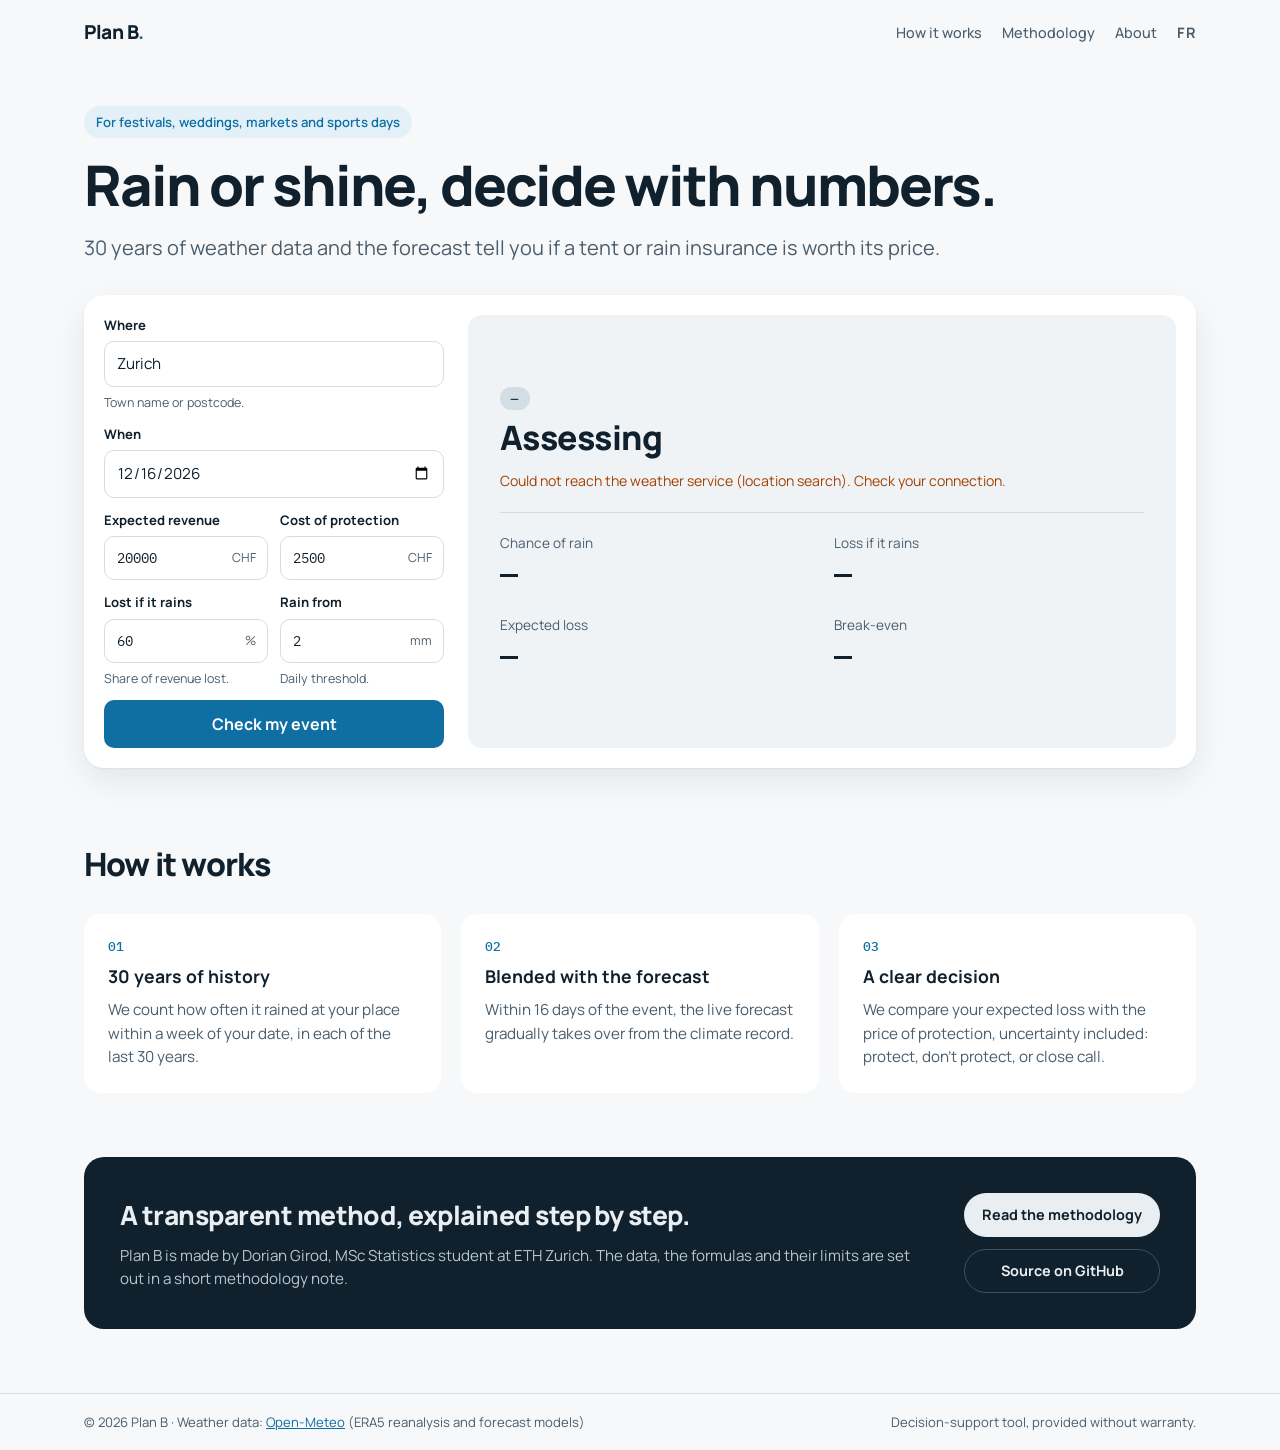
==== docs/index.html @ 147d1b1b "icône parapluie" ====
<!doctype html>
<html lang="en">
<head>
<meta charset="utf-8">
<meta name="viewport" content="width=device-width, initial-scale=1, viewport-fit=cover">
<title>Plan B — Weather risk for outdoor events</title>
<meta name="description" content="Should you pay for a tent, an indoor fallback or rain insurance? 30 years of weather data and the current forecast give you a clear answer in CHF.">
<meta property="og:title" content="Plan B — Rain or shine, decide with numbers">
<meta property="og:description" content="Should you pay for a tent or rain insurance? 30 years of weather data and the current forecast give you the answer in CHF.">
<meta property="og:type" content="website">
<meta property="og:url" content="https://planb-meteo.ch/">
<meta property="og:site_name" content="Plan B">
<meta property="og:locale" content="en_GB">
<meta property="og:image" content="https://planb-meteo.ch/og-image.png">
<meta property="og:image:width" content="1200">
<meta property="og:image:height" content="630">
<meta property="og:image:alt" content="Plan B: rain or shine, decide with numbers. Example result: protect, 31% chance of rain.">
<meta name="twitter:card" content="summary_large_image">
<link rel="canonical" href="https://planb-meteo.ch/">
<meta name="theme-color" content="#10202c">
<link rel="icon" type="image/svg+xml" href="favicon.svg?v=2">
<link rel="apple-touch-icon" href="apple-touch-icon.png">
<link rel="alternate" hreflang="en" href="index.html">
<link rel="alternate" hreflang="fr" href="fr.html">
<link rel="preconnect" href="https://fonts.googleapis.com">
<link rel="preconnect" href="https://fonts.gstatic.com" crossorigin>
<link rel="stylesheet" href="https://fonts.googleapis.com/css2?family=IBM+Plex+Mono:wght@400;500&family=Manrope:wght@400;500;600;700;800&display=swap">
<link rel="stylesheet" href="style.css?v=2026-10-23d">
</head>
<body>
<header class="site-header">
  <div class="container">
    <a class="logo" href="index.html" aria-label="Plan B, home">Plan B<span>.</span></a>
    <nav class="nav" aria-label="Main">
      <a class="hide-sm" href="#how">How it works</a>
      <a class="hide-sm" href="rain-model.pdf" target="_blank" rel="noopener">Methodology</a>
      <a class="hide-sm" href="#about">About</a>
      <a class="lang" href="fr.html" lang="fr" hreflang="fr">FR</a>
    </nav>
  </div>
</header>

<main>
  <section class="container hero">
    <span class="pill">For festivals, weddings, markets and sports days</span>
    <h1>Rain or shine, decide with numbers.</h1>
    <p>30 years of weather data and the forecast tell you if a tent or rain insurance is worth its price.</p>
  </section>

  <section class="container" aria-label="Risk calculator">
    <div class="tool" id="tool">
      <form id="f" novalidate>
        <div class="field full">
          <label for="place">Where</label>
          <input id="place" value="Zurich" autocomplete="off" required>
          <small id="placeinfo" class="placeinfo" aria-live="polite">Town name or postcode.</small>
        </div>
        <div class="field full">
          <label for="date">When</label>
          <input id="date" type="date" required>
        </div>
        <div class="field">
          <label for="rev">Expected revenue</label>
          <div class="unit"><input id="rev" type="number" min="0" step="500" value="20000" inputmode="numeric"><span>CHF</span></div>
        </div>
        <div class="field">
          <label for="cost">Cost of protection</label>
          <div class="unit"><input id="cost" type="number" min="0" step="100" value="2500" inputmode="numeric"><span>CHF</span></div>
        </div>
        <div class="field">
          <label for="lam">Lost if it rains</label>
          <div class="unit"><input id="lam" type="number" min="0" max="100" step="5" value="60" inputmode="numeric"><span>%</span></div>
          <small>Share of revenue lost.</small>
        </div>
        <div class="field">
          <label for="thr">Rain from</label>
          <div class="unit"><input id="thr" type="number" min="0.1" step="0.5" value="2" inputmode="decimal"><span>mm</span></div>
          <small>Daily threshold.</small>
        </div>
        <button id="go" type="submit">Check my event</button>
      </form>

      <div class="result">
        <div class="verdict" id="verdict" aria-live="polite">
          <span class="tag" id="vtag">—</span>
          <h2 id="vtitle">Assessing</h2>
          <p id="vtext"></p>
          <div class="status" id="status" role="status">Loading the example…</div>
        </div>
        <div class="figs">
          <div class="fig"><span class="k">Chance of rain</span><span class="v" id="fp">—</span><span class="s" id="fps"></span></div>
          <div class="fig"><span class="k">Loss if it rains</span><span class="v" id="fl">—</span><span class="s" id="fls"></span></div>
          <div class="fig"><span class="k">Expected loss</span><span class="v" id="fe">—</span><span class="s" id="fes"></span></div>
          <div class="fig"><span class="k">Break-even</span><span class="v" id="fs">—</span><span class="s" id="fss"></span></div>
        </div>
      </div>
    </div>
  </section>

  <section class="container how" id="how">
    <h2 class="section">How it works</h2>
    <ol class="steps">
      <li><span class="n">01</span><h3>30 years of history</h3><p>We count how often it rained at your place within a week of your date, in each of the last 30 years.</p></li>
      <li><span class="n">02</span><h3>Blended with the forecast</h3><p>Within 16 days of the event, the live forecast gradually takes over from the climate record.</p></li>
      <li><span class="n">03</span><h3>A clear decision</h3><p>We compare your expected loss with the price of protection, uncertainty included: protect, don't protect, or close call.</p></li>
    </ol>
  </section>

  <section class="container about" id="about">
    <div class="band">
      <div class="band-text">
        <h2>A transparent method, explained step by step.</h2>
        <p>Plan B is made by Dorian Girod, MSc Statistics student at ETH Zurich. The data, the formulas and their limits are set out in a short methodology note.</p>
      </div>
      <div class="actions">
        <a class="btn light" href="rain-model.pdf" target="_blank" rel="noopener">Read the methodology</a>
        <a class="btn ghost" href="https://github.com/doriangirod/plan-b" target="_blank" rel="noopener">Source on GitHub</a>
      </div>
    </div>
  </section>
</main>

<footer class="site-footer">
  <div class="container">
    <p>© 2026 Plan B · Weather data: <a href="https://open-meteo.com/" target="_blank" rel="noopener">Open-Meteo</a> (ERA5 reanalysis and forecast models)</p>
    <p>Decision-support tool, provided without warranty.</p>
  </div>
</footer>
<script src="app.js?v=2026-10-23e"></script>
</body>
</html>
---- docs/style.css ----
/* Plan B — direction « page produit » (23.10.2026).
   En-tête, accroche, outil dans une carte, « Comment ça marche », « À propos », pied de page.
   Les identifiants utilisés par app.js (f, place, date, rev, lam, thr, cost, go, verdict, vtag,
   vtitle, vtext, status, fp…fss, .figs) ne doivent pas changer. Graphique retiré le 23.10.2026. */
:root{
  --bg:#f6f8fa; --surface:#ffffff; --sunk:#f0f3f6; --ink:#10202c; --muted:#4a5d6c; --line:#d3dde4;
  --accent:#0f6fa3; --accent-ink:#ffffff; --accent-soft:#e3f0f7;
  --good:#1f7a4d; --good-soft:#e2f3e9; --warn:#8a5a00; --warn-soft:#fbf0d6; --bad:#a34100; --bad-soft:#ffe9d6;
  --band:#10202c; --band-ink:#e8eef2; --band-muted:#b7c6d1; --band-line:#3a5163;
  --shadow:0 1px 2px rgba(16,32,44,.06),0 12px 32px rgba(16,32,44,.08);
  --f-body:"Manrope",system-ui,-apple-system,"Segoe UI",sans-serif;
  --f-data:"IBM Plex Mono",ui-monospace,"SFMono-Regular",Menlo,monospace;
  color-scheme:light;
}
@media (prefers-color-scheme: dark){ :root:not([data-theme="light"]){
  --bg:#0d151c; --surface:#141f29; --sunk:#0f1921; --ink:#e6edf2; --muted:#9fb0bd; --line:#2a3a47;
  --accent:#6cb8ec; --accent-ink:#0d151c; --accent-soft:#16303f;
  --good:#5cbf88; --good-soft:#163024; --warn:#e2a23e; --warn-soft:#33270f; --bad:#f5a05a; --bad-soft:#3a2414;
  --band:#1a2833; --band-ink:#e6edf2; --band-muted:#a9bac6; --band-line:#34495a;
  --shadow:0 1px 2px rgba(0,0,0,.3),0 12px 32px rgba(0,0,0,.35);
  color-scheme:dark; } }
:root[data-theme="dark"]{
  --bg:#0d151c; --surface:#141f29; --sunk:#0f1921; --ink:#e6edf2; --muted:#9fb0bd; --line:#2a3a47;
  --accent:#6cb8ec; --accent-ink:#0d151c; --accent-soft:#16303f;
  --good:#5cbf88; --good-soft:#163024; --warn:#e2a23e; --warn-soft:#33270f; --bad:#f5a05a; --bad-soft:#3a2414;
  --band:#1a2833; --band-ink:#e6edf2; --band-muted:#a9bac6; --band-line:#34495a;
  --shadow:0 1px 2px rgba(0,0,0,.3),0 12px 32px rgba(0,0,0,.35);
  color-scheme:dark; }

*{box-sizing:border-box}
html{scroll-behavior:smooth}
@media (prefers-reduced-motion:reduce){html{scroll-behavior:auto}}
body{margin:0;background:var(--bg);color:var(--ink);font:16px/1.55 var(--f-body);-webkit-font-smoothing:antialiased}
a{color:var(--accent)}
.container{max-width:1160px;margin:0 auto;padding-left:max(16px,env(safe-area-inset-left,0px));padding-right:max(16px,env(safe-area-inset-right,0px))}
@media (min-width:640px){.container{padding-left:24px;padding-right:24px}}
:focus-visible{outline:2px solid var(--accent);outline-offset:2px}

/* ---------- En-tête ---------- */
.site-header .container{display:flex;justify-content:space-between;align-items:center;gap:12px 20px;flex-wrap:wrap;padding-top:18px;padding-bottom:18px}
.logo{font-weight:800;font-size:1.2rem;letter-spacing:-.02em;color:var(--ink);text-decoration:none}
.logo span{color:var(--accent)}
.nav{display:flex;align-items:center;gap:6px 20px;flex-wrap:wrap;font-size:.9rem;font-weight:500}
.nav a{color:var(--muted);text-decoration:none}
.nav a:hover{color:var(--ink)}
.nav .lang{font-weight:700;letter-spacing:.02em}
@media (max-width:640px){.nav .hide-sm{display:none}}

/* ---------- Accroche ---------- */
.hero{padding-top:40px;padding-bottom:32px;display:grid;gap:16px;justify-items:start}
.pill{font-size:.82rem;font-weight:600;color:var(--accent);background:var(--accent-soft);padding:6px 12px;border-radius:99px}
/* Titre et sous-titre sur une ligne dès ~700 px de large (taille calée sur le texte français, le plus long). */
.hero h1{margin:0;font-size:clamp(1.9rem,calc((100vw - 48px)/19.2),3.5rem);line-height:1.1;font-weight:800;letter-spacing:-.035em;text-wrap:balance}
.hero p{margin:0;font-size:clamp(1rem,calc((100vw - 48px)/48),1.25rem);color:var(--muted)}

/* ---------- Outil ---------- */
.tool{background:var(--surface);border-radius:20px;box-shadow:var(--shadow);padding:20px;display:grid;
  grid-template-columns:minmax(0,340px) minmax(0,1fr);gap:24px;scroll-margin-top:16px}
@media (max-width:860px){.tool{grid-template-columns:minmax(0,1fr);padding:16px}}

form{display:grid;grid-template-columns:repeat(2,minmax(0,1fr));gap:12px;align-content:start}
.field{display:grid;gap:6px;min-width:0;align-content:start}
.field.full{grid-column:1/-1}
.field label{font-size:.82rem;font-weight:700}
.field small{color:var(--muted);font-size:.78rem}
/* Lieu trouvé : pastille verte + texte plus foncé, lien vers la carte */
.placeinfo.found{color:var(--ink);display:grid;grid-template-columns:auto 1fr;column-gap:6px;align-items:baseline}
.placeinfo .where{font-weight:600}
.placeinfo .details{grid-column:2;color:var(--muted)}
.placeinfo.found::before{content:"";width:.6em;height:.6em;border-radius:50%;background:var(--good);align-self:center}
.placeinfo a{color:var(--accent);font-weight:600;white-space:nowrap}
input{font:inherit;font-size:.95rem;color:var(--ink);background:var(--surface);border:1px solid var(--line);border-radius:10px;
  padding:10px 12px;min-height:44px;width:100%;min-width:0}
input:focus-visible{outline:2px solid var(--accent);outline-offset:0;border-color:var(--accent)}
.unit{position:relative}
.unit input{padding-right:48px;font-family:var(--f-data);font-size:.9rem;font-variant-numeric:tabular-nums}
.unit span{position:absolute;right:12px;top:50%;transform:translateY(-50%);color:var(--muted);font-size:.78rem;pointer-events:none}
button{grid-column:1/-1;font:inherit;font-weight:700;font-size:1rem;background:var(--accent);color:var(--accent-ink);border:0;border-radius:10px;min-height:48px;cursor:pointer}
button:hover{filter:brightness(1.07)}
button[disabled]{opacity:.6;cursor:progress}

.result{background:var(--sunk);border-radius:14px;padding:clamp(20px,3vw,32px);display:flex;flex-direction:column;justify-content:center;gap:20px;min-width:0}
.verdict{display:grid;gap:6px}
.verdict .tag{justify-self:start;font:700 .72rem/1 var(--f-body);letter-spacing:.06em;text-transform:uppercase;padding:6px 10px;border-radius:99px;background:var(--line);color:var(--ink)}
.verdict h2{margin:0;font-size:clamp(1.5rem,3vw,2.1rem);line-height:1.25;font-weight:800;letter-spacing:-.015em;text-wrap:balance}
.verdict p{margin:0;color:var(--muted);max-width:62ch;font-size:1.05rem}
.verdict.protect .tag{background:var(--bad-soft);color:var(--bad)}
.verdict.skip .tag{background:var(--good-soft);color:var(--good)}
.verdict.close .tag{background:var(--warn-soft);color:var(--warn)}
.status{font-size:.88rem;color:var(--muted)}
.status:empty{display:none}
.status.err{color:var(--bad)}

.figs{display:grid;grid-template-columns:repeat(2,minmax(0,1fr));gap:20px 24px;border-top:1px solid var(--line);padding-top:20px}
.fig{display:grid;gap:2px;align-content:start;min-width:0}
.fig .k{font-size:.85rem;color:var(--muted)}
.fig .v{font:500 clamp(1.4rem,2.6vw,1.9rem)/1.2 var(--f-data);font-variant-numeric:tabular-nums}
.fig .s{font:.8rem/1.4 var(--f-data);color:var(--muted)}

@media (prefers-reduced-motion:no-preference){.verdict,.figs{transition:opacity .2s}}
.dim{opacity:.45}

/* ---------- Comment ça marche ---------- */
.how{padding-top:72px;padding-bottom:16px;display:grid;gap:24px;scroll-margin-top:16px}
h2.section{margin:0;font-size:clamp(1.6rem,3vw,2rem);font-weight:800;letter-spacing:-.025em}
.steps{display:grid;grid-template-columns:repeat(auto-fit,minmax(240px,1fr));gap:20px;margin:0;padding:0;list-style:none}
.steps li{background:var(--surface);border-radius:16px;padding:24px;display:grid;gap:8px;align-content:start}
.steps .n{font:500 .82rem var(--f-data);color:var(--accent)}
.steps h3{margin:0;font-size:1.1rem;font-weight:700}
.steps p{margin:0;color:var(--muted);font-size:.95rem}

/* ---------- À propos ---------- */
.about{padding-top:48px;padding-bottom:64px;scroll-margin-top:16px}
/* Bande « À propos » : texte à gauche (titre sur 1 ligne, paragraphe sur 2), boutons empilés contre le bord droit. */
.band{background:var(--band);color:var(--band-ink);border-radius:20px;padding:clamp(24px,4vw,36px);display:flex;
  flex-wrap:wrap;justify-content:space-between;align-items:center;gap:24px 32px}
.band-text{flex:1 1 560px;min-width:0}
.band h2{margin:0;font-size:clamp(1.4rem,2.6vw,1.65rem);font-weight:800;letter-spacing:-.02em;text-wrap:balance}
.band p{margin:8px 0 0;color:var(--band-muted);font-size:.95rem}
.actions{display:flex;flex-direction:column;gap:12px;margin-left:auto}
@media (max-width:700px){.actions{margin-left:0;width:100%}}
.btn{display:inline-flex;align-items:center;justify-content:center;min-height:44px;padding:0 18px;border-radius:99px;font-weight:700;font-size:.9rem;text-decoration:none}
.btn.light{background:var(--band-ink);color:var(--band)}
.btn.ghost{border:1px solid var(--band-line);color:var(--band-ink)}
.btn:hover{opacity:.9}

/* ---------- Pied de page ---------- */
.site-footer{border-top:1px solid var(--line)}
.site-footer .container{display:flex;justify-content:space-between;gap:8px 24px;flex-wrap:wrap;padding-top:18px;
  padding-bottom:max(18px,env(safe-area-inset-bottom,0px));font-size:.82rem;color:var(--muted)}
.site-footer p{margin:0}
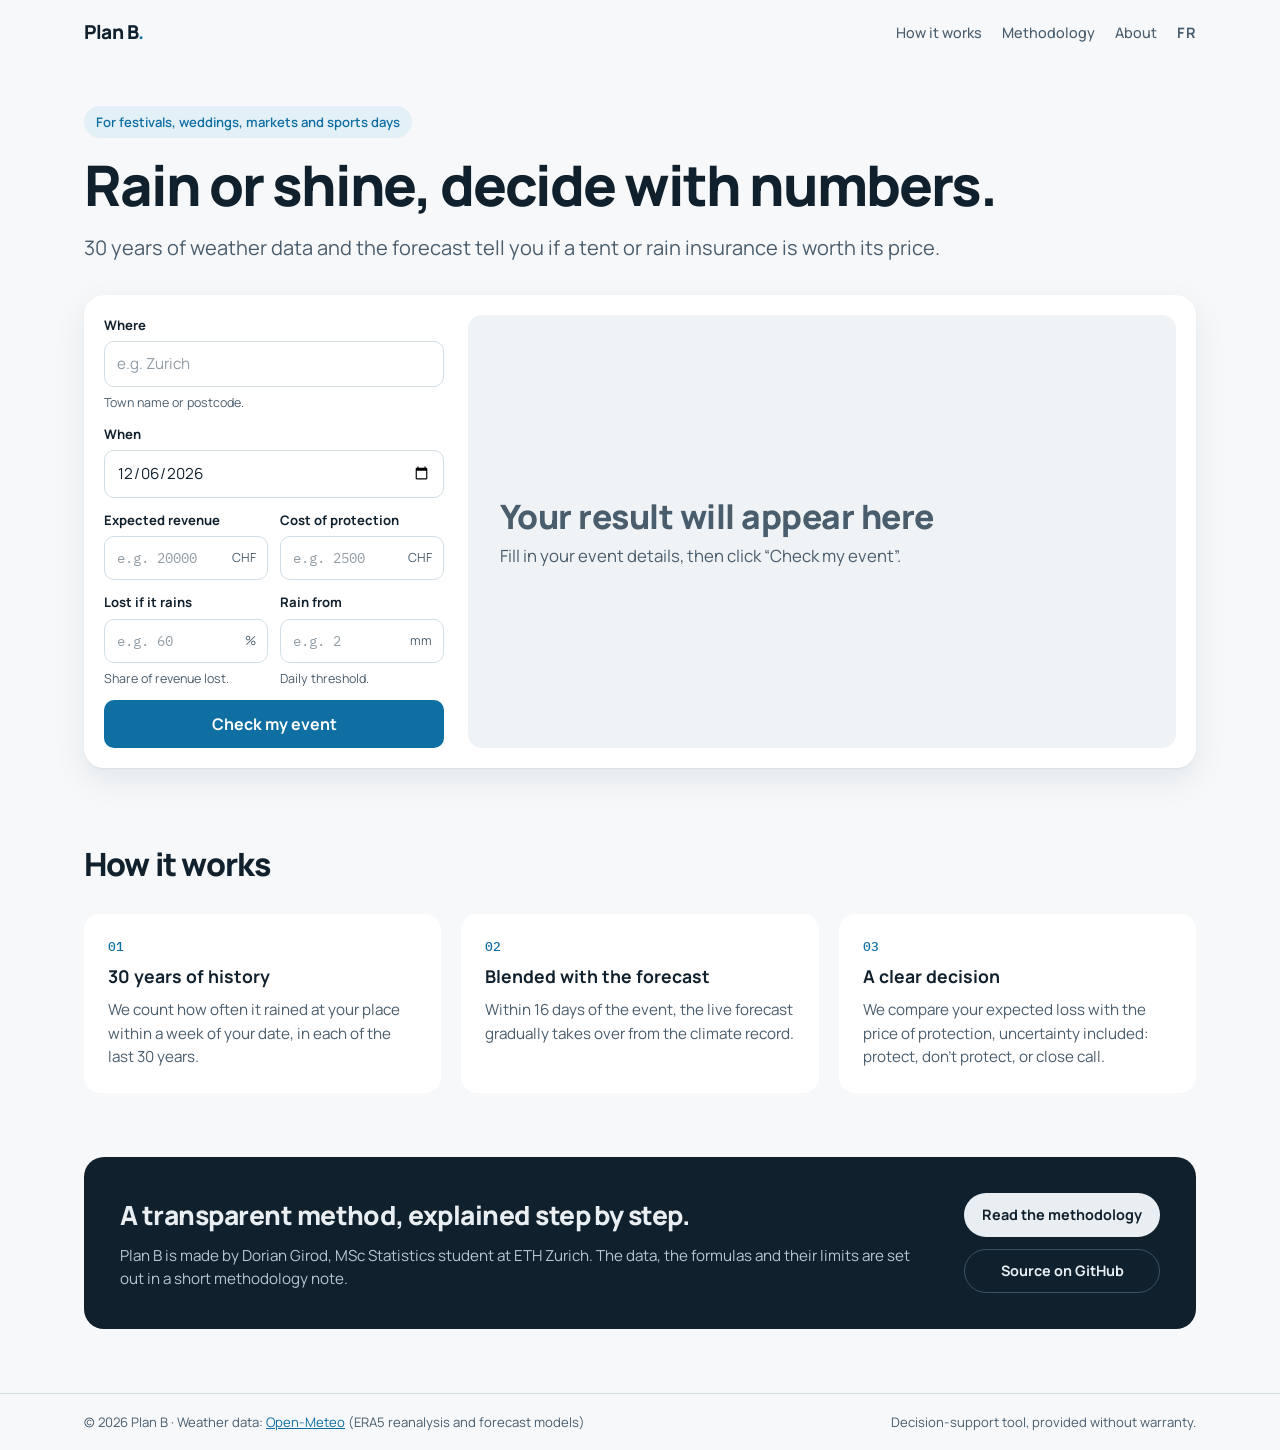
==== commit 1da7c8d2: "champs vides avec exemples, résultat après saisie" ====
--- a/docs/index.html
+++ b/docs/index.html
@@ -11,21 +11,24 @@
 <meta property="og:url" content="https://planb-meteo.ch/">
 <meta property="og:site_name" content="Plan B">
 <meta property="og:locale" content="en_GB">
-<meta property="og:image" content="https://planb-meteo.ch/og-image.png">
-<meta property="og:image:width" content="1200">
-<meta property="og:image:height" content="630">
+<meta property="og:image" content="https://planb-meteo.ch/og-image-2x.png">
+<meta property="og:image:width" content="2400">
+<meta property="og:image:height" content="1260">
 <meta property="og:image:alt" content="Plan B: rain or shine, decide with numbers. Example result: protect, 31% chance of rain.">
 <meta name="twitter:card" content="summary_large_image">
 <link rel="canonical" href="https://planb-meteo.ch/">
 <meta name="theme-color" content="#10202c">
-<link rel="icon" type="image/svg+xml" href="favicon.svg?v=2">
-<link rel="apple-touch-icon" href="apple-touch-icon.png">
+<link rel="icon" href="favicon.ico?v=3" sizes="48x48">
+<link rel="icon" type="image/svg+xml" href="favicon.svg?v=3">
+<link rel="icon" type="image/png" sizes="32x32" href="favicon-32.png?v=3">
+<link rel="icon" type="image/png" sizes="192x192" href="favicon-192.png?v=3">
+<link rel="apple-touch-icon" href="apple-touch-icon.png?v=3">
 <link rel="alternate" hreflang="en" href="index.html">
 <link rel="alternate" hreflang="fr" href="fr.html">
 <link rel="preconnect" href="https://fonts.googleapis.com">
 <link rel="preconnect" href="https://fonts.gstatic.com" crossorigin>
 <link rel="stylesheet" href="https://fonts.googleapis.com/css2?family=IBM+Plex+Mono:wght@400;500&family=Manrope:wght@400;500;600;700;800&display=swap">
-<link rel="stylesheet" href="style.css?v=2026-10-23d">
+<link rel="stylesheet" href="style.css?v=2026-10-23h">
 </head>
 <body>
 <header class="site-header">
@@ -52,7 +55,7 @@
       <form id="f" novalidate>
         <div class="field full">
           <label for="place">Where</label>
-          <input id="place" value="Zurich" autocomplete="off" required>
+          <input id="place" placeholder="e.g. Zurich" autocomplete="off" required>
           <small id="placeinfo" class="placeinfo" aria-live="polite">Town name or postcode.</small>
         </div>
         <div class="field full">
@@ -61,31 +64,31 @@
         </div>
         <div class="field">
           <label for="rev">Expected revenue</label>
-          <div class="unit"><input id="rev" type="number" min="0" step="500" value="20000" inputmode="numeric"><span>CHF</span></div>
+          <div class="unit"><input id="rev" type="number" min="0" step="500" placeholder="e.g. 20000" inputmode="numeric" required><span>CHF</span></div>
         </div>
         <div class="field">
           <label for="cost">Cost of protection</label>
-          <div class="unit"><input id="cost" type="number" min="0" step="100" value="2500" inputmode="numeric"><span>CHF</span></div>
+          <div class="unit"><input id="cost" type="number" min="0" step="100" placeholder="e.g. 2500" inputmode="numeric" required><span>CHF</span></div>
         </div>
         <div class="field">
           <label for="lam">Lost if it rains</label>
-          <div class="unit"><input id="lam" type="number" min="0" max="100" step="5" value="60" inputmode="numeric"><span>%</span></div>
+          <div class="unit"><input id="lam" type="number" min="0" max="100" step="5" placeholder="e.g. 60" inputmode="numeric" required><span>%</span></div>
           <small>Share of revenue lost.</small>
         </div>
         <div class="field">
           <label for="thr">Rain from</label>
-          <div class="unit"><input id="thr" type="number" min="0.1" step="0.5" value="2" inputmode="decimal"><span>mm</span></div>
+          <div class="unit"><input id="thr" type="number" min="0.1" step="0.5" placeholder="e.g. 2" inputmode="decimal" required><span>mm</span></div>
           <small>Daily threshold.</small>
         </div>
         <button id="go" type="submit">Check my event</button>
       </form>
 
-      <div class="result">
+      <div class="result empty" id="result">
         <div class="verdict" id="verdict" aria-live="polite">
           <span class="tag" id="vtag">—</span>
-          <h2 id="vtitle">Assessing</h2>
-          <p id="vtext"></p>
-          <div class="status" id="status" role="status">Loading the example…</div>
+          <h2 id="vtitle">Your result will appear here</h2>
+          <p id="vtext">Fill in your event details, then click “Check my event”.</p>
+          <div class="status" id="status" role="status"></div>
         </div>
         <div class="figs">
           <div class="fig"><span class="k">Chance of rain</span><span class="v" id="fp">—</span><span class="s" id="fps"></span></div>
@@ -126,6 +129,6 @@
     <p>Decision-support tool, provided without warranty.</p>
   </div>
 </footer>
-<script src="app.js?v=2026-10-23e"></script>
+<script src="app.js?v=2026-10-23h"></script>
 </body>
 </html>
--- a/docs/style.css
+++ b/docs/style.css
@@ -71,6 +71,10 @@
 .placeinfo a{color:var(--accent);font-weight:600;white-space:nowrap}
 input{font:inherit;font-size:.95rem;color:var(--ink);background:var(--surface);border:1px solid var(--line);border-radius:10px;
   padding:10px 12px;min-height:44px;width:100%;min-width:0}
+/* Safari iOS : la case de date garde une largeur minimale native et déborde ; on la neutralise. */
+input[type="date"]{-webkit-appearance:none;appearance:none;display:block;max-width:100%;min-width:0;text-align:left}
+input[type="date"]::-webkit-date-and-time-value{text-align:left;margin:0}
+input[type="date"]::-webkit-calendar-picker-indicator{margin-left:auto}
 input:focus-visible{outline:2px solid var(--accent);outline-offset:0;border-color:var(--accent)}
 .unit{position:relative}
 .unit input{padding-right:48px;font-family:var(--f-data);font-size:.9rem;font-variant-numeric:tabular-nums}
@@ -99,6 +103,10 @@
 
 @media (prefers-reduced-motion:no-preference){.verdict,.figs{transition:opacity .2s}}
 .dim{opacity:.45}
+/* Avant le premier calcul : seulement le titre d'invitation, pas d'étiquette ni de chiffres */
+.result.empty .tag,.result.empty .figs{display:none}
+.result.empty .verdict h2{color:var(--muted)}
+input::placeholder{color:var(--muted);opacity:.6}
 
 /* ---------- Comment ça marche ---------- */
 .how{padding-top:72px;padding-bottom:16px;display:grid;gap:24px;scroll-margin-top:16px}
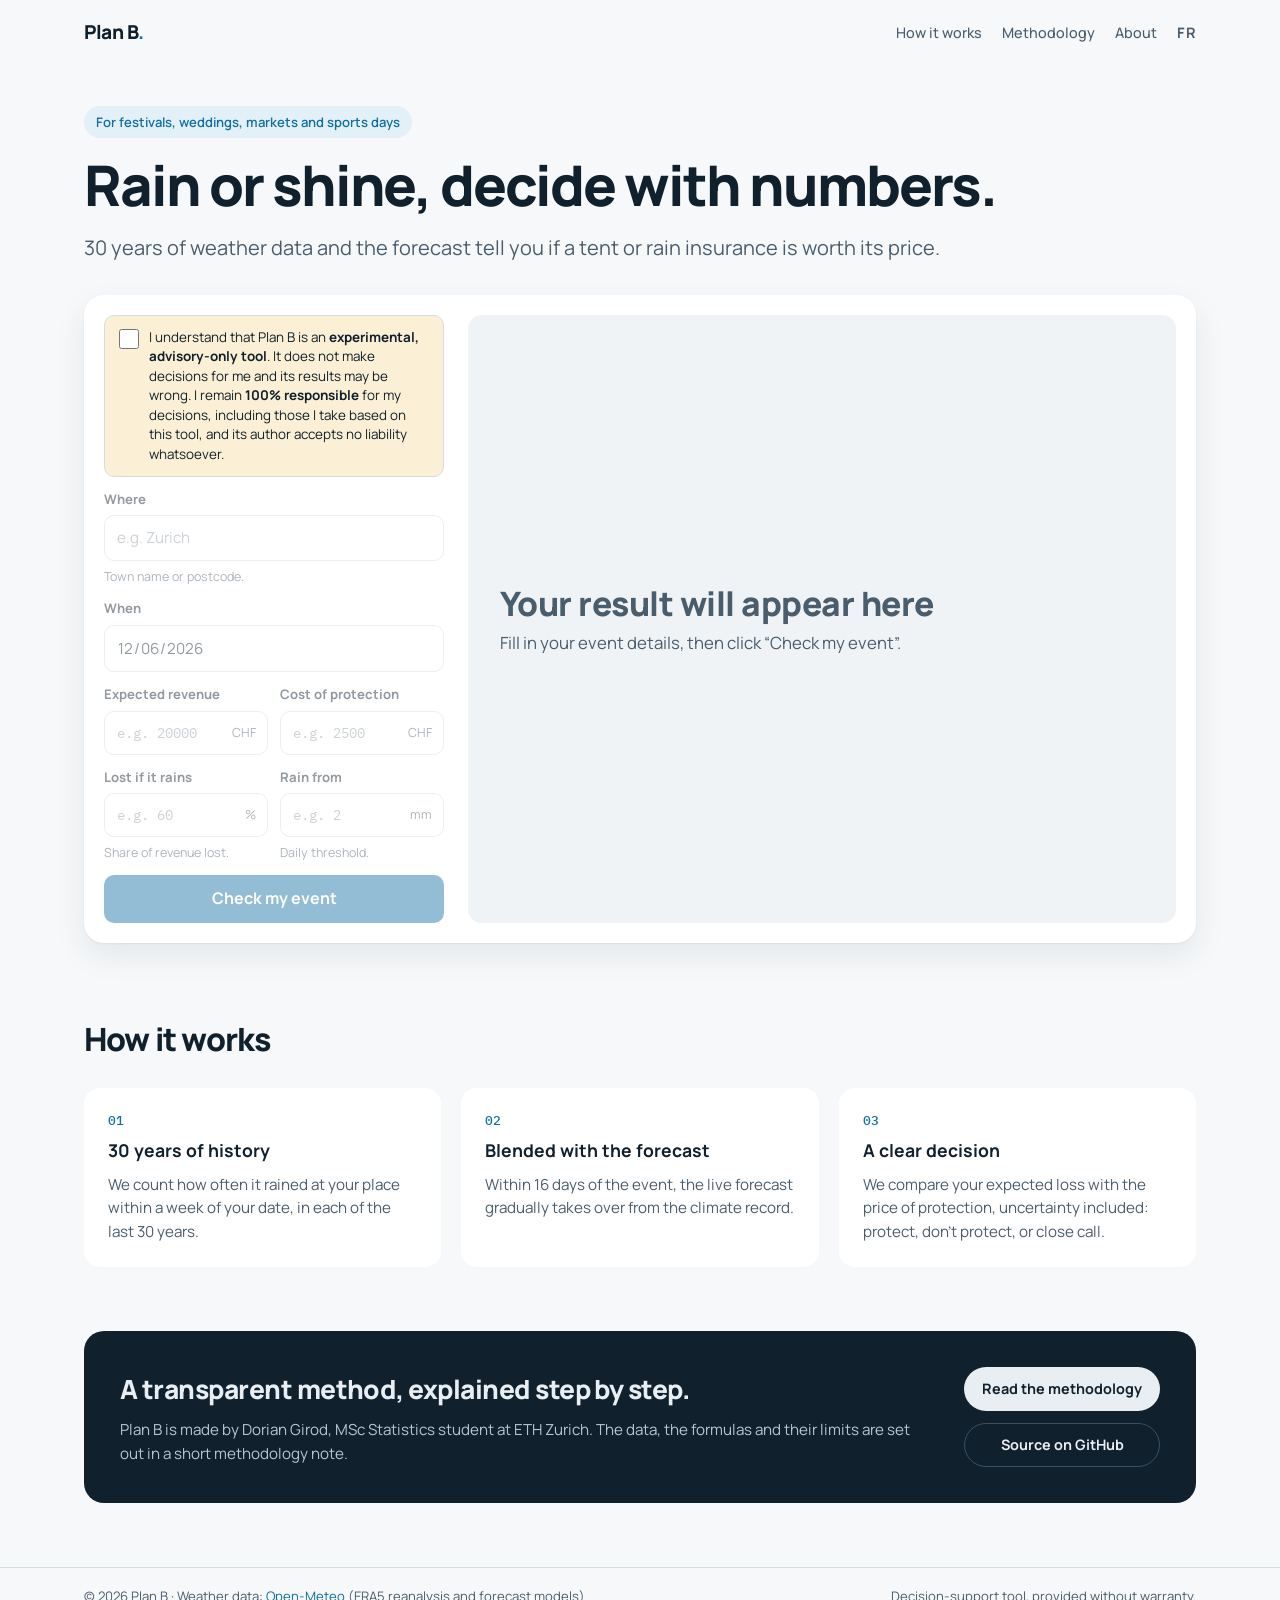
==== commit 4b0931ee: "clause de non-responsabilité" ====
--- a/docs/index.html
+++ b/docs/index.html
@@ -53,6 +53,11 @@
   <section class="container" aria-label="Risk calculator">
     <div class="tool" id="tool">
       <form id="f" novalidate>
+        <div class="consent full">
+          <input id="ok" type="checkbox" required>
+          <label for="ok">I understand that Plan B is an <strong>experimental, advisory-only tool</strong>. It does not make decisions for me and its results may be wrong. I remain <strong>100% responsible</strong> for my decisions, including those I take based on this tool, and its author accepts no liability whatsoever.</label>
+        </div>
+        <fieldset id="fs" class="fs" disabled>
         <div class="field full">
           <label for="place">Where</label>
           <input id="place" placeholder="e.g. Zurich" autocomplete="off" required>
@@ -81,6 +86,7 @@
           <small>Daily threshold.</small>
         </div>
         <button id="go" type="submit">Check my event</button>
+        </fieldset>
       </form>
 
       <div class="result empty" id="result">
--- a/docs/style.css
+++ b/docs/style.css
@@ -137,3 +137,11 @@
 .site-footer .container{display:flex;justify-content:space-between;gap:8px 24px;flex-wrap:wrap;padding-top:18px;
   padding-bottom:max(18px,env(safe-area-inset-bottom,0px));font-size:.82rem;color:var(--muted)}
 .site-footer p{margin:0}
+
+/* Décharge de responsabilité : à cocher avant de pouvoir saisir (23.10.2026) */
+.consent{grid-column:1/-1;display:grid;grid-template-columns:auto 1fr;gap:10px;align-items:start;
+  background:var(--warn-soft);border:1px solid var(--line);border-radius:10px;padding:12px 14px;font-size:.84rem;line-height:1.45}
+.consent input{width:20px;height:20px;min-height:0;margin:1px 0 0;padding:0;accent-color:var(--accent);cursor:pointer}
+.consent label{cursor:pointer}
+.fs{display:contents;border:0;margin:0;padding:0;min-width:0}
+.fs[disabled] .field,.fs[disabled] button{opacity:.45}
